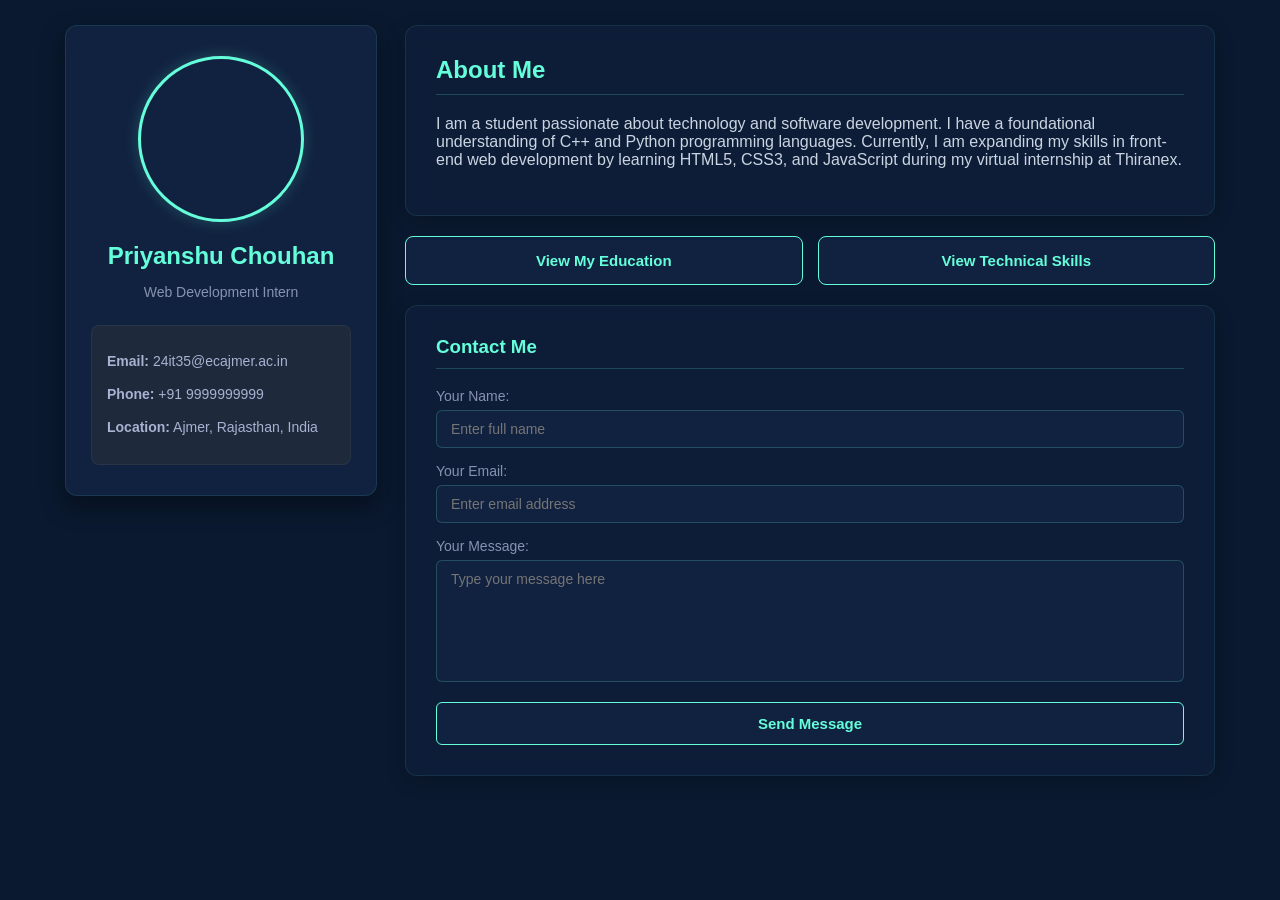
==== index.html @ 63541ea8 "Add files via upload" ====
<!DOCTYPE html>
<html lang="en">
<head>
    <meta charset="UTF-8">
    <meta name="viewport" content="width=device-width, initial-scale=1.0">
    <meta name="description" content="Pawan Tunwal Web Development Portfolio - Home">
    
    <title>Pawan Tunwal| Home</title>
    <link rel="stylesheet" href="style.css">
</head>
<body>

    <div class="main-container">
        
        <div class="sidebar">
            <div class="profile-pic-container">
                <img src="profile.jpg" alt="Priyanshu Chouhan" class="profile-pic">
            </div>
            <h1>Priyanshu Chouhan</h1>
            <p class="designation">Web Development Intern</p>
            
            <div class="contact-info">
                <p><strong>Email:</strong> 24it35@ecajmer.ac.in</p>
                <p><strong>Phone:</strong> +91 9999999999</p>
                <p><strong>Location:</strong> Ajmer, Rajasthan, India</p>
            </div>
        </div>

        <div class="content-area">
            
            <div class="about-top-card" tabindex="0">
                <h2>About Me</h2>
                <p>I am a student passionate about technology and software development. I have a foundational understanding of C++ and Python programming languages. Currently, I am expanding my skills in front-end web development by learning HTML5, CSS3, and JavaScript during my virtual internship at Thiranex.</p>
            </div>

            <div class="navigation-box">
                <a href="education.html" class="page-link-btn">View My Education</a>
                <a href="skills.html" class="page-link-btn">View Technical Skills</a>
            </div>

            <div class="about-top-card" tabindex="0">
                <h3>Contact Me</h3>
                <form action="#" method="POST" class="contact-form">
                    <div class="form-group">
                        <label for="username">Your Name:</label>
                        <input type="text" id="username" name="username" placeholder="Enter full name" required>
                    </div>
                    <div class="form-group">
                        <label for="useremail">Your Email:</label>
                        <input type="email" id="useremail" name="useremail" placeholder="Enter email address" required>
                    </div>
                    <div class="form-group">
                        <label for="usermessage">Your Message:</label>
                        <textarea id="usermessage" name="usermessage" placeholder="Type your message here" required></textarea>
                    </div>
                    <button type="submit" class="send-btn">Send Message</button>
                </form>
            </div>
            
        </div>

    </div>

</body>
</html>
---- style.css ----
body {
    background-color: #0a192f;
    margin: 0;
    padding: 25px;
    font-family: 'Segoe UI', Tahoma, Geneva, Verdana, sans-serif;
    color: #e2e8f0;
}

/* --- HOME PAGE LAYOUT --- */
.main-container {
    display: flex;
    gap: 30px;
    max-width: 1150px;
    margin: 0 auto;
}

/* Sidebar Layout */
.sidebar {
    width: 260px;
    height: auto;
    position: fixed;
    top: 25px;
    background-color: #112240;
    padding: 30px 25px;
    border-radius: 12px;
    box-shadow: 0 10px 25px rgba(0, 0, 0, 0.4);
    text-align: center;
    border: 1px solid rgba(100, 255, 218, 0.1);
}


.profile-pic-container {
    width: 160px;
    height: 160px;
    margin: 0 auto 20px auto;
    border-radius: 50%; 
    overflow: hidden;
    border: 3px solid #64ffda; 
    box-shadow: 0 0 15px rgba(100, 255, 218, 0.2); 
    display: flex;
    justify-content: center;
    align-items: center;
    background-color: #112240; 
}


.profile-pic {
    width: 250%;       
    height: 205%;      
    border-radius: 200%;   
}

.sidebar h1 {
    font-size: 24px;
    margin: 10px 0 5px 0;
    color: #64ffda;
}

.sidebar .designation {
    font-size: 14px;
    color: #8892b0;
    margin-bottom: 25px;
}

.contact-info {
    text-align: left;
    font-size: 14px;
    color: #a8b2d1;
    line-height: 1.8;
    background-color: #1e293b;
    padding: 15px;
    border-radius: 8px;
    border: 1px solid rgba(255, 255, 255, 0.05);
}

.contact-info p {
    margin: 8px 0;
}

.content-area {
    flex: 1;
    margin-left: 340px;
    display: flex;
    flex-direction: column;
    gap: 20px;
}

/* Transparent Content Cards on Home Page */
.about-top-card {
    background-color: rgba(17, 34, 64, 0.55); 
    backdrop-filter: blur(8px); 
    -webkit-backdrop-filter: blur(8px);
    color: #cbd5e1;
    padding: 30px;
    border-radius: 12px;
    box-shadow: 0 4px 20px rgba(0, 0, 0, 0.2);
    border: 1px solid rgba(100, 255, 218, 0.1); 
    transition: transform 0.3s ease, box-shadow 0.3s ease, border-color 0.3s ease;
}

.about-top-card h2, .about-top-card h3 {
    margin-top: 0;
    color: #64ffda; 
    border-bottom: 1px solid rgba(100, 255, 218, 0.2);
    padding-bottom: 10px;
}

.about-top-card:hover, .about-top-card:focus {
    transform: translateY(-4px);
    box-shadow: 0 10px 25px rgba(0, 0, 0, 0.3);
    border-color: rgba(100, 255, 218, 0.3);
    outline: none;
}

.navigation-box {
    display: flex;
    gap: 15px;
}

.page-link-btn {
    flex: 1;
    background-color: #112240;
    color: #64ffda;
    border: 1px solid #64ffda;
    padding: 15px;
    text-decoration: none;
    text-align: center;
    border-radius: 8px;
    font-weight: 600;
    font-size: 15px;
    transition: all 0.2s ease;
}

.page-link-btn:hover, .page-link-btn:focus {
    background-color: #64ffda;
    color: #0a192f;
    outline: none;
    box-shadow: 0 0 15px rgba(100, 255, 218, 0.3);
}


/* --- FULL SCREEN PAGES LAYOUT (Education & Skills) --- */
.full-page-container {
    max-width: 900px;
    margin: 40px auto;
    background-color: rgba(17, 34, 64, 0.55); 
    backdrop-filter: blur(8px);
    -webkit-backdrop-filter: blur(8px);
    color: #cbd5e1;
    padding: 40px;
    border-radius: 12px;
    box-shadow: 0 10px 30px rgba(0, 0, 0, 0.3);
    border: 1px solid rgba(100, 255, 218, 0.1);
    transition: transform 0.3s ease, border-color 0.3s ease;
}

.full-page-container:hover {
    transform: translateY(-4px);
    border-color: rgba(100, 255, 218, 0.3);
}

.header-row {
    display: flex;
    justify-content: space-between;
    align-items: center;
    border-bottom: 1px solid rgba(100, 255, 218, 0.2);
    padding-bottom: 15px;
    margin-bottom: 25px;
}

.header-row h2 {
    margin: 0;
    color: #64ffda;
}

.back-home-btn {
    background-color: #64ffda;
    color: #0a192f;
    text-decoration: none;
    padding: 10px 16px;
    border-radius: 6px;
    font-size: 14px;
    font-weight: 600;
    transition: all 0.2s ease;
}

.back-home-btn:hover {
    background-color: #4cd3b2;
    box-shadow: 0 0 10px rgba(100, 255, 218, 0.2);
}

.data-table {
    width: 100%;
    border-collapse: collapse;
    background-color: rgba(10, 25, 47, 0.4);
}

.data-table th, .data-table td {
    border: 1px solid rgba(100, 255, 218, 0.15);
    padding: 12px;
    text-align: left;
    font-size: 15px;
}

.data-table th {
    background-color: rgba(35, 53, 84, 0.6);
    color: #64ffda;
}

.data-table tr:hover {
    background-color: rgba(100, 255, 218, 0.05);
}

.skills-list {
    padding-left: 20px;
    line-height: 2;
    font-size: 16px;
}

.skills-list li strong {
    color: #64ffda;
}


/* --- CONTACT FORM INTERNAL ELEMENTS --- */
.contact-form {
    display: flex;
    flex-direction: column;
    gap: 15px;
    margin-top: 15px;
}

.form-group {
    display: flex;
    flex-direction: column;
    gap: 6px;
}

.form-group label {
    color: #8892b0;
    font-size: 14px;
}

.form-group input, .form-group textarea {
    padding: 10px 14px;
    background-color: #112240;
    border: 1px solid rgba(100, 255, 218, 0.2);
    border-radius: 6px;
    font-size: 14px;
    color: #e2e8f0;
    font-family: inherit;
    transition: border-color 0.2s ease;
}

.form-group input:focus, .form-group textarea:focus {
    outline: none;
    border-color: #64ffda;
    background-color: #172a45;
}

.form-group textarea {
    height: 100px;
    resize: none;
}

.send-btn {
    background-color: #112240;
    color: #64ffda;
    border: 1px solid #64ffda;
    padding: 12px;
    border-radius: 6px;
    cursor: pointer;
    font-size: 15px;
    font-weight: 600;
    transition: all 0.2s ease;
    margin-top: 5px;
}

.send-btn:hover, .send-btn:focus {
    background-color: #64ffda;
    color: #0a192f;
    outline: none;
    box-shadow: 0 0 12px rgba(100, 255, 218, 0.2);
}
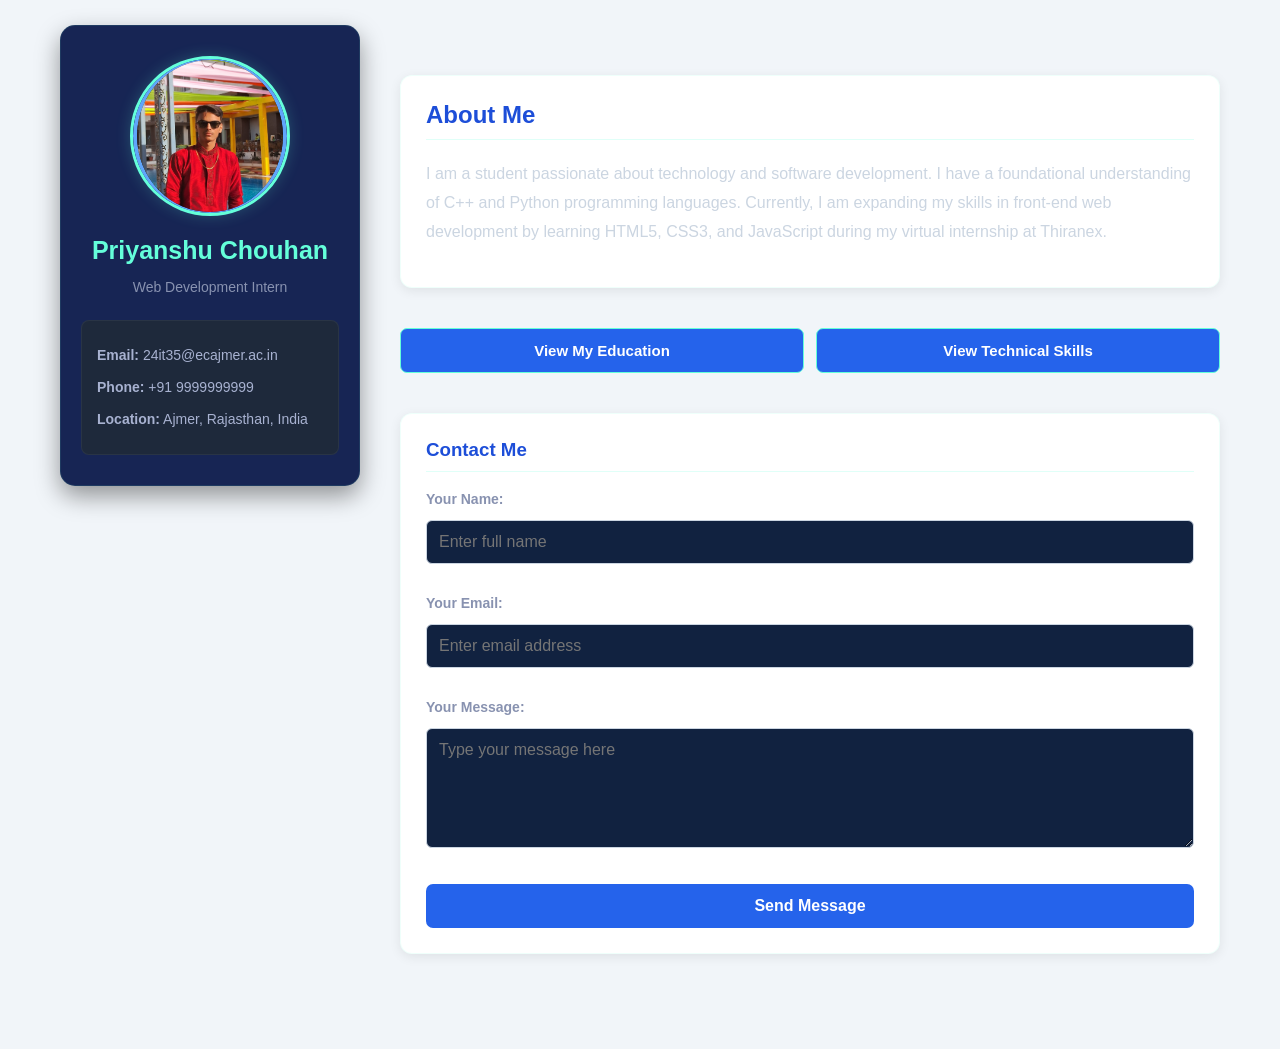
==== commit 39da898f: "Update index.html" ====
--- a/index.html
+++ b/index.html
@@ -1,65 +1,300 @@
-<!DOCTYPE html>
-<html lang="en">
-<head>
-    <meta charset="UTF-8">
-    <meta name="viewport" content="width=device-width, initial-scale=1.0">
-    <meta name="description" content="Pawan Tunwal Web Development Portfolio - Home">
-    
-    <title>Pawan Tunwal| Home</title>
-    <link rel="stylesheet" href="style.css">
-</head>
-<body>
-
-    <div class="main-container">
-        
-        <div class="sidebar">
-            <div class="profile-pic-container">
-                <img src="profile.jpg" alt="Priyanshu Chouhan" class="profile-pic">
-            </div>
-            <h1>Priyanshu Chouhan</h1>
-            <p class="designation">Web Development Intern</p>
-            
-            <div class="contact-info">
-                <p><strong>Email:</strong> 24it35@ecajmer.ac.in</p>
-                <p><strong>Phone:</strong> +91 9999999999</p>
-                <p><strong>Location:</strong> Ajmer, Rajasthan, India</p>
-            </div>
-        </div>
-
-        <div class="content-area">
-            
-            <div class="about-top-card" tabindex="0">
-                <h2>About Me</h2>
-                <p>I am a student passionate about technology and software development. I have a foundational understanding of C++ and Python programming languages. Currently, I am expanding my skills in front-end web development by learning HTML5, CSS3, and JavaScript during my virtual internship at Thiranex.</p>
-            </div>
-
-            <div class="navigation-box">
-                <a href="education.html" class="page-link-btn">View My Education</a>
-                <a href="skills.html" class="page-link-btn">View Technical Skills</a>
-            </div>
-
-            <div class="about-top-card" tabindex="0">
-                <h3>Contact Me</h3>
-                <form action="#" method="POST" class="contact-form">
-                    <div class="form-group">
-                        <label for="username">Your Name:</label>
-                        <input type="text" id="username" name="username" placeholder="Enter full name" required>
-                    </div>
-                    <div class="form-group">
-                        <label for="useremail">Your Email:</label>
-                        <input type="email" id="useremail" name="useremail" placeholder="Enter email address" required>
-                    </div>
-                    <div class="form-group">
-                        <label for="usermessage">Your Message:</label>
-                        <textarea id="usermessage" name="usermessage" placeholder="Type your message here" required></textarea>
-                    </div>
-                    <button type="submit" class="send-btn">Send Message</button>
-                </form>
-            </div>
-            
-        </div>
-
-    </div>
-
-</body>
-</html>+
+<!DOCTYPE html>
+<html lang="en">
+<head>
+    <meta charset="UTF-8">
+    <meta name="viewport" content="width=device-width, initial-scale=1.0">
+    <meta name="description" content="Priyanshu Chouhan Web Development Portfolio - Home">
+
+    <title>Priyanshu Chouhan | Home</title>
+
+    <link rel="stylesheet" href="style.css">
+
+    <style>
+        * {
+            box-sizing: border-box;
+        }
+
+        body {
+            margin: 0;
+            font-family: Arial, sans-serif;
+            background: #f1f5f9;
+            color: #222;
+        }
+
+        .main-container {
+            display: flex;
+            gap: 25px;
+            max-width: 1200px;
+            margin: 30px auto;
+            padding: 20px;
+        }
+
+        .sidebar {
+            width: 300px;
+            flex-shrink: 0;
+            padding: 30px 20px;
+            background: #172554;
+            color: white;
+            border-radius: 15px;
+            text-align: center;
+            align-self: flex-start;
+        }
+
+        .profile-pic-container {
+            margin-bottom: 20px;
+        }
+
+        .profile-pic {
+            display: block;
+            width: 160px;
+            height: 160px;
+            margin: 0 auto;
+            border-radius: 50%;
+            object-fit: cover;
+            border: 4px solid #60a5fa;
+        }
+
+        .sidebar h1 {
+            font-size: 25px;
+            margin-bottom: 10px;
+        }
+
+        .designation {
+            color: #bfdbfe;
+            margin-bottom: 25px;
+        }
+
+        .contact-info {
+            text-align: left;
+            font-size: 14px;
+            line-height: 1.7;
+            overflow-wrap: anywhere;
+        }
+
+        .content-area {
+            flex: 1;
+            min-width: 0;
+        }
+
+        .about-top-card {
+            background: white;
+            padding: 25px;
+            margin-bottom: 20px;
+            border-radius: 12px;
+            box-shadow: 0 3px 12px rgba(0, 0, 0, 0.08);
+        }
+
+        .about-top-card h2,
+        .about-top-card h3 {
+            color: #1d4ed8;
+            margin-top: 0;
+        }
+
+        .about-top-card p {
+            line-height: 1.8;
+        }
+
+        .navigation-box {
+            display: flex;
+            flex-wrap: wrap;
+            gap: 12px;
+            margin-bottom: 20px;
+        }
+
+        .page-link-btn {
+            display: inline-block;
+            padding: 13px 18px;
+            background: #2563eb;
+            color: white;
+            text-decoration: none;
+            border-radius: 7px;
+        }
+
+        .page-link-btn:hover,
+        .send-btn:hover {
+            background: #1e40af;
+        }
+
+        .contact-form .form-group {
+            margin-bottom: 16px;
+        }
+
+        .contact-form label {
+            display: block;
+            margin-bottom: 7px;
+            font-weight: bold;
+        }
+
+        .contact-form input,
+        .contact-form textarea {
+            width: 100%;
+            padding: 12px;
+            border: 1px solid #cbd5e1;
+            border-radius: 6px;
+            font: inherit;
+        }
+
+        .contact-form textarea {
+            min-height: 120px;
+            resize: vertical;
+        }
+
+        .send-btn {
+            padding: 13px 22px;
+            background: #2563eb;
+            color: white;
+            border: none;
+            border-radius: 7px;
+            font-size: 16px;
+            cursor: pointer;
+        }
+
+        @media (max-width: 768px) {
+            .main-container {
+                flex-direction: column;
+                margin: 10px auto;
+                padding: 12px;
+            }
+
+            .sidebar {
+                width: 100%;
+            }
+
+            .content-area {
+                width: 100%;
+            }
+
+            .navigation-box {
+                flex-direction: column;
+            }
+
+            .page-link-btn {
+                text-align: center;
+            }
+        }
+    </style>
+</head>
+
+<body>
+
+    <div class="main-container">
+
+        <!-- Profile Sidebar -->
+        <aside class="sidebar">
+
+            <div class="profile-pic-container">
+                <img
+                    src="./profile.jpg"
+                    alt="Priyanshu Chouhan"
+                    class="profile-pic"
+                >
+            </div>
+
+            <h1>Priyanshu Chouhan</h1>
+
+            <p class="designation">
+                Web Development Intern
+            </p>
+
+            <div class="contact-info">
+                <p>
+                    <strong>Email:</strong>
+                    24it35@ecajmer.ac.in
+                </p>
+
+                <p>
+                    <strong>Phone:</strong>
+                    +91 9999999999
+                </p>
+
+                <p>
+                    <strong>Location:</strong>
+                    Ajmer, Rajasthan, India
+                </p>
+            </div>
+
+        </aside>
+
+        <!-- Main Content -->
+        <main class="content-area">
+
+            <section class="about-top-card">
+                <h2>About Me</h2>
+
+                <p>
+                    I am a student passionate about technology and
+                    software development. I have a foundational
+                    understanding of C++ and Python programming
+                    languages. Currently, I am expanding my skills
+                    in front-end web development by learning HTML5,
+                    CSS3, and JavaScript during my virtual internship
+                    at Thiranex.
+                </p>
+            </section>
+
+            <!-- Navigation Links -->
+            <nav class="navigation-box">
+                <a href="education.html" class="page-link-btn">
+                    View My Education
+                </a>
+
+                <a href="skills.html" class="page-link-btn">
+                    View Technical Skills
+                </a>
+            </nav>
+
+            <!-- Contact Form -->
+            <section class="about-top-card">
+                <h3>Contact Me</h3>
+
+                <form action="#" method="POST" class="contact-form">
+
+                    <div class="form-group">
+                        <label for="username">Your Name:</label>
+
+                        <input
+                            type="text"
+                            id="username"
+                            name="username"
+                            placeholder="Enter full name"
+                            required
+                        >
+                    </div>
+
+                    <div class="form-group">
+                        <label for="useremail">Your Email:</label>
+
+                        <input
+                            type="email"
+                            id="useremail"
+                            name="useremail"
+                            placeholder="Enter email address"
+                            required
+                        >
+                    </div>
+
+                    <div class="form-group">
+                        <label for="usermessage">Your Message:</label>
+
+                        <textarea
+                            id="usermessage"
+                            name="usermessage"
+                            placeholder="Type your message here"
+                            required
+                        ></textarea>
+                    </div>
+
+                    <button type="submit" class="send-btn">
+                        Send Message
+                    </button>
+
+                </form>
+            </section>
+
+        </main>
+
+    </div>
+
+</body>
+</html>
